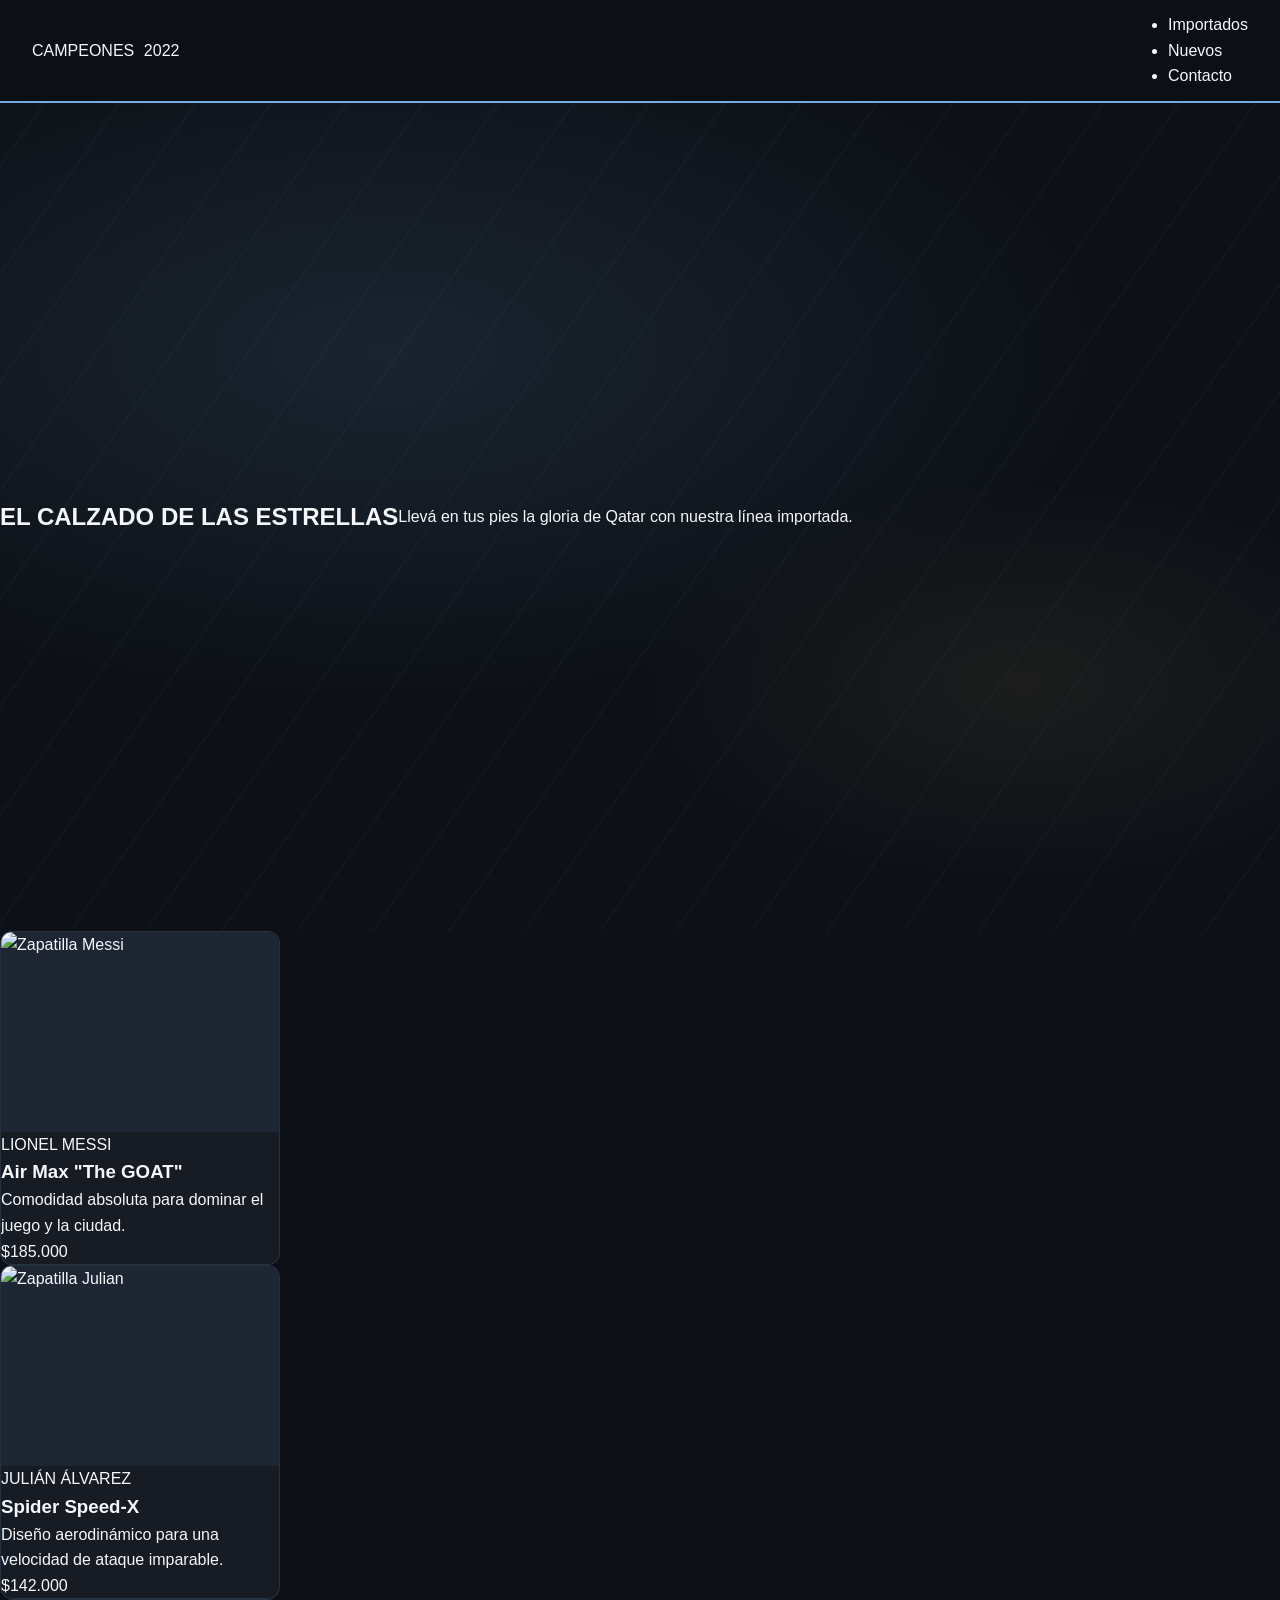
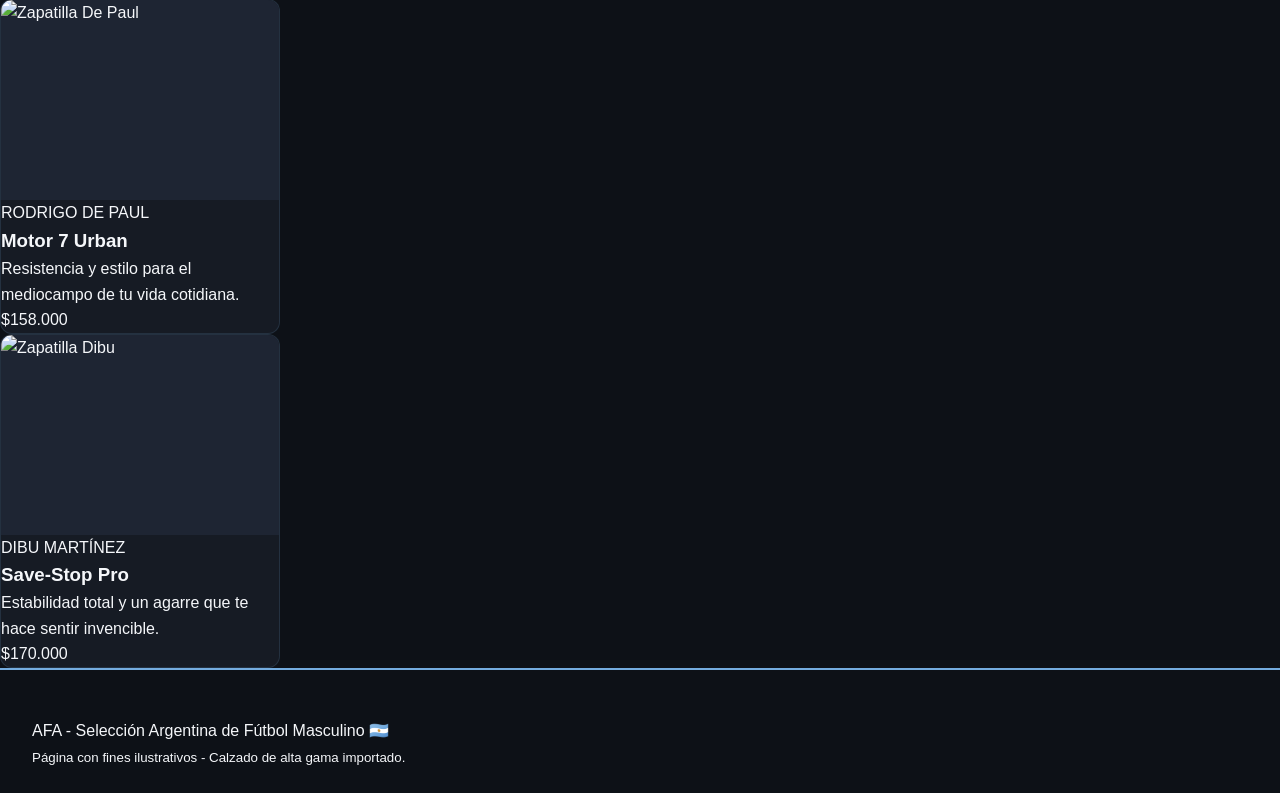
==== index.html @ e9f41167 "Cambio de ruta" ====
<!DOCTYPE html>
<html lang="es">
<head>
    <meta charset="UTF-8">
    <meta name="viewport" content="width=device-width, initial-scale=1.0">
    <title>La Scaloneta | Sneakers Importadas</title>
    <link rel="stylesheet" href="css/styles.css">
</head>
<body>

    <header>
        <div class="logo">CAMPEONES<span>2022</span></div>
        <nav>
            <ul>
                <li>Importados</li>
                <li>Nuevos</li>
                <li>Contacto</li>
            </ul>
        </nav>
    </header>

    <section class="hero">
        <h2>EL CALZADO DE LAS ESTRELLAS</h2>
        <p>Llevá en tus pies la gloria de Qatar con nuestra línea importada.</p>
    </section>

    <main class="productos-container">
        
        <article class="card">
            <div class="card-img">
                <img src="https://images.unsplash.com/photo-1542291026-7eec264c27ff?auto=format&fit=crop&q=80&w=400" alt="Zapatilla Messi">
            </div>
            <div class="card-info">
                <span class="tag-jugador">LIONEL MESSI</span>
                <h3>Air Max "The GOAT"</h3>
                <p>Comodidad absoluta para dominar el juego y la ciudad.</p>
                <p class="price">$185.000</p>
            </div>
        </article>

        <article class="card">
            <div class="card-img">
                <img src="https://images.unsplash.com/photo-1606107557195-0e29a4b5b4aa?auto=format&fit=crop&q=80&w=400" alt="Zapatilla Julian">
            </div>
            <div class="card-info">
                <span class="tag-jugador">JULIÁN ÁLVAREZ</span>
                <h3>Spider Speed-X</h3>
                <p>Diseño aerodinámico para una velocidad de ataque imparable.</p>
                <p class="price">$142.000</p>
            </div>
        </article>

        <article class="card">
            <div class="card-img">
                <img src="https://images.unsplash.com/photo-1549298916-b41d501d3772?auto=format&fit=crop&q=80&w=400" alt="Zapatilla De Paul">
            </div>
            <div class="card-info">
                <span class="tag-jugador">RODRIGO DE PAUL</span>
                <h3>Motor 7 Urban</h3>
                <p>Resistencia y estilo para el mediocampo de tu vida cotidiana.</p>
                <p class="price">$158.000</p>
            </div>
        </article>

        <article class="card">
            <div class="card-img">
                <img src="https://images.unsplash.com/photo-1605348532760-6753d2c43329?auto=format&fit=crop&q=80&w=400" alt="Zapatilla Dibu">
            </div>
            <div class="card-info">
                <span class="tag-jugador">DIBU MARTÍNEZ</span>
                <h3>Save-Stop Pro</h3>
                <p>Estabilidad total y un agarre que te hace sentir invencible.</p>
                <p class="price">$170.000</p>
            </div>
        </article>

    </main>

    <footer>
        <p>AFA - Selección Argentina de Fútbol Masculino 🇦🇷</p>
        <p><small>Página con fines ilustrativos - Calzado de alta gama importado.</small></p>
    </footer>

</body>
</html>
---- css/styles.css ----
/*============================================================
       CSS CUSTOM PROPERTIES / PALETA
    ============================================================ */
    :root {
      --celeste:    #74ACDF;
      --celeste-dk: #4a8ec4;
      --dorado:     #C5A059;
      --dorado-dk:  #a8854a;
      --blanco:     #F5F7FA;
      --gris-claro: #e0e4ea;
      --gris-medio: #9aa3b2;
      --oscuro:     #0d1117;
      --oscuro-2:   #161b24;
      --oscuro-3:   #1e2533;
      --sombra:     rgba(0, 0, 0, 0.45);
      --radius:     12px;
      --trans:      0.3s ease;
    }

    /* ============================================================
       RESET & BASE
    ============================================================ */
    *, *::before, *::after { box-sizing: border-box; margin: 0; padding: 0; }

    html { scroll-behavior: smooth; }

    body {
      font-family: 'Barlow', sans-serif;
      background-color: var(--oscuro);
      color: var(--blanco);
      line-height: 1.6;
      overflow-x: hidden;
    }

    a { text-decoration: none; color: inherit; }
    img { display: block; max-width: 100%; }

    /* ============================================================
       HEADER
    ============================================================ */
    header {
      position: sticky;
      top: 0;
      z-index: 100;
      background: rgba(13, 17, 23, 0.92);
      backdrop-filter: blur(12px);
      border-bottom: 2px solid var(--celeste);
      display: flex;
      align-items: center;
      justify-content: space-between;
      padding: 0.75rem 2rem;
      gap: 1rem;
    }

    /* Logo */
    .logo {
      display: flex;
      align-items: center;
      gap: 0.6rem;
      flex-shrink: 0;
    }
    .logo-icon {
      width: 44px;
      height: 44px;
      background: linear-gradient(135deg, var(--celeste), var(--dorado));
      border-radius: 50%;
      display: flex;
      align-items: center;
      justify-content: center;
      font-size: 1.4rem;
      box-shadow: 0 0 16px rgba(116,172,223,0.4);
    }
    .logo-text {
      display: flex;
      flex-direction: column;
      line-height: 1.1;
    }
    .logo-text span:first-child {
      font-family: 'Bebas Neue', sans-serif;
      font-size: 1.6rem;
      color: var(--celeste);
      letter-spacing: 2px;
    }
    .logo-text span:last-child {
      font-size: 0.65rem;
      font-weight: 300;
      color: var(--dorado);
      letter-spacing: 3px;
      text-transform: uppercase;
    }

    /* Nav desktop */
    nav {
      display: flex;
      align-items: center;
      gap: 0.25rem;
    }
    nav a {
      font-weight: 600;
      font-size: 0.85rem;
      letter-spacing: 1.5px;
      text-transform: uppercase;
      padding: 0.5rem 0.9rem;
      border-radius: 6px;
      color: var(--gris-claro);
      transition: background var(--trans), color var(--trans);
    }
    nav a:hover {
      background: var(--celeste);
      color: var(--oscuro);
    }

    /* Hamburguesa */
    .hamburger {
      display: none;
      flex-direction: column;
      justify-content: center;
      gap: 5px;
      cursor: pointer;
      width: 40px;
      height: 40px;
      padding: 4px;
      border-radius: 6px;
      transition: background var(--trans);
    }
    .hamburger:hover { background: var(--oscuro-3); }
    .hamburger span {
      display: block;
      height: 2px;
      background: var(--celeste);
      border-radius: 2px;
      transition: transform var(--trans), opacity var(--trans);
      transform-origin: center;
    }
    /* Estado abierto del hamburger */
    .hamburger.open span:nth-child(1) { transform: translateY(7px) rotate(45deg); }
    .hamburger.open span:nth-child(2) { opacity: 0; transform: scaleX(0); }
    .hamburger.open span:nth-child(3) { transform: translateY(-7px) rotate(-45deg); }

    /* Menú móvil desplegable */
    .mobile-menu {
      display: none;
      flex-direction: column;
      position: absolute;
      top: 100%;
      left: 0;
      right: 0;
      background: rgba(13, 17, 23, 0.98);
      border-bottom: 2px solid var(--celeste);
      padding: 1rem 2rem;
      gap: 0.25rem;
      animation: slideDown 0.25s ease;
    }
    .mobile-menu.open { display: flex; }
    .mobile-menu a {
      font-weight: 600;
      font-size: 1rem;
      letter-spacing: 1.5px;
      text-transform: uppercase;
      padding: 0.75rem 1rem;
      border-radius: 8px;
      color: var(--gris-claro);
      transition: background var(--trans), color var(--trans);
    }
    .mobile-menu a:hover {
      background: var(--celeste);
      color: var(--oscuro);
    }

    @keyframes slideDown {
      from { opacity: 0; transform: translateY(-10px); }
      to   { opacity: 1; transform: translateY(0); }
    }

    /* ============================================================
       HERO — LAYOUT DOS COLUMNAS (TEXTO IZQ / IMAGEN DER)
    ============================================================ */
    .hero {
      min-height: 92vh;
      display: flex;
      align-items: center;
      position: relative;
      overflow: hidden;
      background:
        radial-gradient(ellipse 80% 60% at 30% 30%, rgba(116,172,223,0.12) 0%, transparent 70%),
        radial-gradient(ellipse 50% 40% at 80% 70%, rgba(197,160,89,0.08) 0%, transparent 60%),
        var(--oscuro);
    }

    /* Estrellas decorativas — alineadas con el contenido de texto */
    .hero-content .hero-stars {
      display: block;
      font-size: 1.6rem;
      color: var(--dorado);
      letter-spacing: 1.2rem;
      opacity: 0.7;
      margin-bottom: 1.5rem;
      animation: pulseStars 3s ease-in-out infinite;
    }
    @keyframes pulseStars {
      0%, 100% { opacity: 0.7; }
      50%       { opacity: 1; }
    }

    /* Banda diagonal decorativa */
    .hero::after {
      content: '';
      position: absolute;
      inset: 0;
      background: repeating-linear-gradient(
        -55deg,
        transparent,
        transparent 60px,
        rgba(116,172,223,0.03) 60px,
        rgba(116,172,223,0.03) 62px
      );
      pointer-events: none;
    }

    /* Contenedor principal: dos columnas */
    .hero-container {
      display: flex;
      align-items: center;
      justify-content: space-between;
      width: 100%;
      max-width: 1400px;
      margin: 0 auto;
      padding: 5rem 2rem 2rem 2rem;
      gap: 3rem;
      position: relative;
      z-index: 1;
    }

    /* COLUMNA IZQUIERDA — Texto (todo alineado a la izquierda) */
    .hero-content {
      flex: 1;
      max-width: 55%;
      text-align: left;
      display: flex;
      flex-direction: column;
      align-items: flex-start;
    }

    .hero-tag {
      display: inline-block;
      background: var(--dorado);
      color: var(--oscuro);
      font-size: 0.7rem;
      font-weight: 700;
      letter-spacing: 3px;
      text-transform: uppercase;
      padding: 0.35rem 1rem;
      border-radius: 100px;
      margin-bottom: 1.5rem;
    }

    .hero-content h1 {
      font-family: 'Bebas Neue', sans-serif;
      font-size: clamp(3rem, 7vw, 6.5rem);
      line-height: 0.9;
      letter-spacing: 4px;
      margin-bottom: 0.5rem;
      text-align: left;
    }
    .hero-content h1 .line-celeste { color: var(--celeste); display: block; }
    .hero-content h1 .line-dorado  { color: var(--dorado);  display: block; }
    .hero-content h1 .line-blanco  { color: var(--blanco);  display: block; }

    .hero-sub {
      max-width: 100%;
      font-size: clamp(1rem, 2vw, 1.15rem);
      font-weight: 300;
      color: var(--gris-medio);
      margin: 1.5rem 0 2.5rem 0;
      line-height: 1.7;
      text-align: left;
    }
    .hero-sub strong { color: var(--celeste); font-weight: 600; }

    .hero-cta {
      display: flex;
      gap: 1rem;
      justify-content: flex-start;
      flex-wrap: wrap;
    }

    /* COLUMNA DERECHA — Imagen */
    .hero-image {
      flex: 1;
      max-width: 45%;
      display: flex;
      align-items: center;
      justify-content: center;
    }

    .hero-image img {
      width: 100%;
      height: auto;
      max-height: 75vh;
      object-fit: cover;
      border-radius: var(--radius);
      box-shadow: 0 20px 60px rgba(0,0,0,0.4);
      transition: transform var(--trans);
    }
    .hero-image img:hover {
      transform: scale(1.02);
    }
    .btn-primary {
      display: inline-flex;
      align-items: center;
      gap: 0.5rem;
      background: var(--celeste);
      color: var(--oscuro);
      font-weight: 700;
      font-size: 0.9rem;
      letter-spacing: 1.5px;
      text-transform: uppercase;
      padding: 0.85rem 2rem;
      border-radius: 100px;
      border: none;
      cursor: pointer;
      transition: background var(--trans), transform var(--trans), box-shadow var(--trans);
      box-shadow: 0 0 0 0 rgba(116,172,223,0.4);
    }
    .btn-primary:hover {
      background: var(--celeste-dk);
      transform: translateY(-3px);
      box-shadow: 0 8px 28px rgba(116,172,223,0.4);
    }
    .btn-outline {
      display: inline-flex;
      align-items: center;
      gap: 0.5rem;
      background: transparent;
      color: var(--dorado);
      font-weight: 700;
      font-size: 0.9rem;
      letter-spacing: 1.5px;
      text-transform: uppercase;
      padding: 0.85rem 2rem;
      border-radius: 100px;
      border: 2px solid var(--dorado);
      cursor: pointer;
      transition: background var(--trans), color var(--trans), transform var(--trans), box-shadow var(--trans);
    }
    .btn-outline:hover {
      background: var(--dorado);
      color: var(--oscuro);
      transform: translateY(-3px);
      box-shadow: 0 8px 24px rgba(197,160,89,0.35);
    }

    /* Scroll indicator — parte del flujo normal, no absolute */
    .scroll-hint {
      display: flex;
      flex-direction: column;
      align-items: flex-start;
      gap: 0.4rem;
      color: var(--gris-medio);
      font-size: 0.7rem;
      letter-spacing: 2px;
      text-transform: uppercase;
      margin-top: 2.5rem;
      animation: bounce 2s ease-in-out infinite;
    }
    @keyframes bounce {
      0%, 100% { transform: translateY(0); }
      50%       { transform: translateY(8px); }
    }
    .scroll-hint i { font-size: 1.1rem; color: var(--celeste); }

    /* ============================================================
       SECCIÓN: STATS / BANDA
    ============================================================ */
    .stats-band {
      background: linear-gradient(90deg, var(--celeste-dk), var(--celeste), var(--dorado), var(--celeste), var(--celeste-dk));
      background-size: 300% 100%;
      animation: gradientShift 8s ease infinite;
      padding: 1rem 2rem;
      display: flex;
      align-items: center;
      justify-content: center;
      gap: 2rem;
      flex-wrap: wrap;
    }
    @keyframes gradientShift {
      0%   { background-position: 0% 50%; }
      50%  { background-position: 100% 50%; }
      100% { background-position: 0% 50%; }
    }
    .stat-item {
      display: flex;
      align-items: center;
      gap: 0.6rem;
      color: var(--oscuro);
    }
    .stat-item i { font-size: 1.1rem; }
    .stat-item strong {
      font-family: 'Bebas Neue', sans-serif;
      font-size: 1.4rem;
      letter-spacing: 1px;
    }
    .stat-item span {
      font-size: 0.75rem;
      font-weight: 600;
      text-transform: uppercase;
      letter-spacing: 1px;
    }

    /* ============================================================
       SECCIÓN: COLECCIÓN / PRODUCTOS
    ============================================================ */
    .productos {
      padding: 5rem 2rem;
      max-width: 1200px;
      margin: 0 auto;
    }

    .section-header {
      text-align: center;
      margin-bottom: 3.5rem;
    }
    .section-tag {
      display: inline-block;
      border: 1px solid var(--celeste);
      color: var(--celeste);
      font-size: 0.7rem;
      font-weight: 700;
      letter-spacing: 3px;
      text-transform: uppercase;
      padding: 0.3rem 1rem;
      border-radius: 100px;
      margin-bottom: 1rem;
    }
    .section-header h2 {
      font-family: 'Bebas Neue', sans-serif;
      font-size: clamp(2.5rem, 6vw, 4.5rem);
      letter-spacing: 3px;
      line-height: 1;
      color: var(--blanco);
    }
    .section-header h2 em {
      font-style: normal;
      color: var(--dorado);
    }
    .section-header p {
      color: var(--gris-medio);
      font-size: 1rem;
      margin-top: 0.75rem;
      font-weight: 300;
    }

    /* Grilla de productos */
    .productos-grid {
      display: flex;
      flex-wrap: wrap;
      gap: 1.75rem;
      justify-content: center;
    }

    /* ---- Tarjeta de producto ---- */
    .card {
      background: var(--oscuro-2);
      border: 1px solid rgba(116,172,223,0.15);
      border-radius: var(--radius);
      overflow: hidden;
      display: flex;
      flex-direction: column;
      width: 100%;
      max-width: 280px;
      flex: 1 1 240px;
      transition: transform var(--trans), box-shadow var(--trans), border-color var(--trans);
      position: relative;
    }
    .card:hover {
      transform: translateY(-10px);
      box-shadow: 0 20px 50px rgba(0,0,0,0.5), 0 0 0 1px var(--celeste);
      border-color: var(--celeste);
    }

    /* Badge del jugador */
    .card-badge {
      position: absolute;
      top: 0.85rem;
      left: 0.85rem;
      background: var(--dorado);
      color: var(--oscuro);
      font-size: 0.62rem;
      font-weight: 700;
      letter-spacing: 2px;
      text-transform: uppercase;
      padding: 0.25rem 0.65rem;
      border-radius: 100px;
      z-index: 2;
    }

    /* Imagen */
    .card-img {
      position: relative;
      overflow: hidden;
      height: 200px;
      background: var(--oscuro-3);
    }
    .card-img img {
      width: 100%;
      height: 100%;
      object-fit: cover;
      transition: transform 0.5s ease;
    }
    .card:hover .card-img img { transform: scale(1.08); }

    /* Overlay de número de camiseta */
    .card-number {
      position: absolute;
      bottom: -0.5rem;
      right: 0.75rem;
      font-family: 'Bebas Neue', sans-serif;
      font-size: 5rem;
      color: rgba(116,172,223,0.12);
      line-height: 1;
      user-select: none;
    }

    /* Contenido */
    .card-body {
      padding: 1.25rem;
      display: flex;
      flex-direction: column;
      gap: 0.5rem;
      flex: 1;
    }
    .card-jugador {
      font-size: 0.65rem;
      font-weight: 700;
      letter-spacing: 3px;
      text-transform: uppercase;
      color: var(--celeste);
    }
    .card-modelo {
      font-family: 'Bebas Neue', sans-serif;
      font-size: 1.55rem;
      letter-spacing: 2px;
      color: var(--blanco);
      line-height: 1.1;
    }
    .card-desc {
      font-size: 0.82rem;
      color: var(--gris-medio);
      font-weight: 300;
      line-height: 1.55;
    }
    .card-footer {
      padding: 1rem 1.25rem;
      border-top: 1px solid rgba(255,255,255,0.06);
      display: flex;
      align-items: center;
      justify-content: space-between;
      gap: 0.5rem;
    }
    .card-precio {
      display: flex;
      flex-direction: column;
      line-height: 1.1;
    }
    .card-precio .usd {
      font-family: 'Bebas Neue', sans-serif;
      font-size: 1.5rem;
      color: var(--dorado);
      letter-spacing: 1px;
    }
    .card-precio .ars {
      font-size: 0.72rem;
      color: var(--gris-medio);
      font-weight: 300;
    }
    .btn-card {
      display: inline-flex;
      align-items: center;
      gap: 0.4rem;
      background: transparent;
      border: 1.5px solid var(--celeste);
      color: var(--celeste);
      font-size: 0.75rem;
      font-weight: 700;
      letter-spacing: 1.5px;
      text-transform: uppercase;
      padding: 0.55rem 1rem;
      border-radius: 100px;
      cursor: pointer;
      transition: background var(--trans), color var(--trans), transform var(--trans), box-shadow var(--trans);
      white-space: nowrap;
    }
    .btn-card:hover {
      background: var(--celeste);
      color: var(--oscuro);
      transform: scale(1.05);
      box-shadow: 0 4px 16px rgba(116,172,223,0.35);
    }

    /* ============================================================
       SECCIÓN: QUIÉNES SOMOS (faja)
    ============================================================ */
    .nosotros {
      padding: 5rem 2rem;
      background: var(--oscuro-2);
      border-top: 1px solid rgba(116,172,223,0.1);
      border-bottom: 1px solid rgba(116,172,223,0.1);
    }
    .nosotros-inner {
      max-width: 1100px;
      margin: 0 auto;
      display: flex;
      align-items: center;
      gap: 3rem;
      flex-wrap: wrap;
    }
    .nosotros-text { flex: 1 1 340px; }
    .nosotros-text h2 {
      font-family: 'Bebas Neue', sans-serif;
      font-size: clamp(2rem, 5vw, 3.5rem);
      letter-spacing: 2px;
      color: var(--blanco);
      margin-bottom: 1rem;
    }
    .nosotros-text h2 em { font-style: normal; color: var(--celeste); }
    .nosotros-text p {
      color: var(--gris-medio);
      font-weight: 300;
      line-height: 1.8;
      margin-bottom: 0.75rem;
      font-size: 0.95rem;
    }
    .nosotros-text p strong { color: var(--blanco); font-weight: 600; }

    .nosotros-features {
      flex: 1 1 280px;
      display: flex;
      flex-direction: column;
      gap: 1rem;
    }
    .feature-item {
      display: flex;
      align-items: flex-start;
      gap: 1rem;
      background: var(--oscuro-3);
      padding: 1rem 1.25rem;
      border-radius: var(--radius);
      border-left: 3px solid var(--celeste);
      transition: transform var(--trans), box-shadow var(--trans);
    }
    .feature-item:hover {
      transform: translateX(6px);
      box-shadow: 0 4px 16px rgba(0,0,0,0.3);
    }
    .feature-item i {
      font-size: 1.3rem;
      color: var(--dorado);
      margin-top: 2px;
      flex-shrink: 0;
    }
    .feature-item h4 {
      font-size: 0.9rem;
      font-weight: 700;
      color: var(--blanco);
      margin-bottom: 0.2rem;
    }
    .feature-item p {
      font-size: 0.78rem;
      color: var(--gris-medio);
      font-weight: 300;
      line-height: 1.5;
    }

    /* ============================================================
       FOOTER
    ============================================================ */
    footer {
      background: var(--oscuro);
      border-top: 2px solid var(--celeste);
      padding: 3rem 2rem 1.5rem;
    }

    .footer-inner {
      max-width: 1100px;
      margin: 0 auto;
      display: flex;
      flex-wrap: wrap;
      gap: 2.5rem;
      justify-content: space-between;
      margin-bottom: 2.5rem;
    }

    .footer-brand { flex: 1 1 200px; }
    .footer-brand .logo-icon { margin-bottom: 0.75rem; }
    .footer-brand .logo-text span:first-child { font-size: 1.8rem; }
    .footer-brand p {
      color: var(--gris-medio);
      font-size: 0.83rem;
      font-weight: 300;
      line-height: 1.7;
      margin-top: 0.75rem;
      max-width: 220px;
    }

    .footer-col { flex: 1 1 140px; }
    .footer-col h4 {
      font-size: 0.72rem;
      font-weight: 700;
      letter-spacing: 3px;
      text-transform: uppercase;
      color: var(--celeste);
      margin-bottom: 1rem;
    }
    .footer-col ul {
      list-style: none;
      display: flex;
      flex-direction: column;
      gap: 0.6rem;
    }
    .footer-col ul li a {
      font-size: 0.85rem;
      color: var(--gris-medio);
      font-weight: 300;
      transition: color var(--trans), padding-left var(--trans);
    }
    .footer-col ul li a:hover {
      color: var(--blanco);
      padding-left: 4px;
    }

    /* Redes sociales */
    .footer-social { flex: 1 1 140px; }
    .footer-social h4 {
      font-size: 0.72rem;
      font-weight: 700;
      letter-spacing: 3px;
      text-transform: uppercase;
      color: var(--celeste);
      margin-bottom: 1rem;
    }
    .social-links {
      display: flex;
      gap: 0.75rem;
      flex-wrap: wrap;
    }
    .social-link {
      display: flex;
      align-items: center;
      justify-content: center;
      width: 42px;
      height: 42px;
      border-radius: 10px;
      background: var(--oscuro-3);
      color: var(--gris-claro);
      font-size: 1.05rem;
      border: 1px solid rgba(255,255,255,0.08);
      transition: background var(--trans), color var(--trans), transform var(--trans), box-shadow var(--trans), border-color var(--trans);
    }
    .social-link:hover {
      transform: translateY(-4px);
      box-shadow: 0 8px 20px rgba(0,0,0,0.4);
    }
    .social-link.instagram:hover { background: linear-gradient(135deg,#f09433,#e6683c,#dc2743,#cc2366,#bc1888); color: #fff; border-color: transparent; }
    .social-link.twitter:hover   { background: #000; color: #fff; border-color: #fff; }
    .social-link.facebook:hover  { background: #1877F2; color: #fff; border-color: transparent; }
    .social-link.youtube:hover   { background: #FF0000; color: #fff; border-color: transparent; }
    .social-link.tiktok:hover    { background: #010101; color: #69C9D0; border-color: #69C9D0; }

    /* Línea inferior del footer */
    .footer-bottom {
      max-width: 1100px;
      margin: 0 auto;
      padding-top: 1.5rem;
      border-top: 1px solid rgba(255,255,255,0.06);
      display: flex;
      flex-wrap: wrap;
      align-items: center;
      justify-content: space-between;
      gap: 0.75rem;
    }
    .footer-bottom p {
      font-size: 0.78rem;
      color: var(--gris-medio);
      font-weight: 300;
    }
    .footer-bottom p span { color: var(--dorado); }
    .footer-bottom .payment-icons {
      display: flex;
      gap: 0.5rem;
      align-items: center;
    }
    .payment-icons i {
      font-size: 1.6rem;
      color: var(--gris-medio);
      transition: color var(--trans);
    }
    .payment-icons i:hover { color: var(--blanco); }

    /* ============================================================
       RESPONSIVE — MOBILE
    ============================================================ */
    @media (max-width: 767px) {
      header { padding: 0.75rem 1.25rem; }

      nav { display: none; }

      .hamburger { display: flex; }

      .hero { min-height: auto; padding: 5rem 1.25rem 4rem; }
      .hero-container {
        flex-direction: column;
        padding-top: 4rem;
        gap: 2rem;
      }
      .hero-content {
        max-width: 100%;
        order: 2;
        align-items: center;
        text-align: center;
      }
      .hero-content h1 {
        text-align: center;
        font-size: clamp(2.5rem, 10vw, 4rem);
      }
      .hero-sub {
        text-align: center;
      }
      .hero-cta {
        justify-content: center;
      }
      .hero-image {
        max-width: 100%;
        order: 1;
      }
      .hero-image img {
        max-height: 45vh;
      }
      .hero::before {
        left: 50%;
        transform: translateX(-50%);
      }
      .scroll-hint {
        align-items: center;
        margin-top: 2rem;
      }

      .stats-band { gap: 1rem; padding: 0.85rem 1rem; }
      .stat-item span { display: none; }

      .productos { padding: 3.5rem 1.25rem; }
      .productos-grid { gap: 1.25rem; }
      .card { max-width: 100%; }

      .nosotros { padding: 3.5rem 1.25rem; }
      .nosotros-inner { gap: 2rem; }

      footer { padding: 2.5rem 1.25rem 1.25rem; }
      .footer-inner { gap: 1.75rem; }
      .footer-bottom { flex-direction: column; align-items: flex-start; }
    }

    @media (min-width: 768px) and (max-width: 1023px) {
      .card { max-width: 300px; }
    }
/* ============================================================
   NEWSLETTER / FORMULARIO DE SUSCRIPCIÓN
   ============================================================ */

.newsletter {
  padding: 4rem 2rem;
  background: linear-gradient(135deg, var(--oscuro-2) 0%, var(--oscuro-3) 100%);
  border-top: 1px solid rgba(116,172,223,0.2);
  border-bottom: 1px solid rgba(116,172,223,0.2);
}

.newsletter-container {
  max-width: 700px;
  margin: 0 auto;
  text-align: center;
}

.newsletter-icon {
  font-size: 2.5rem;
  color: var(--dorado);
  margin-bottom: 1rem;
}

.newsletter-content h3 {
  font-family: 'Bebas Neue', sans-serif;
  font-size: 1.8rem;
  letter-spacing: 2px;
  color: var(--blanco);
  margin-bottom: 0.5rem;
}

.newsletter-content p {
  color: var(--gris-medio);
  font-weight: 300;
  margin-bottom: 1.5rem;
  font-size: 0.95rem;
}

.newsletter-form {
  display: flex;
  flex-wrap: wrap;
  gap: 0.75rem;
  justify-content: center;
  margin-bottom: 1rem;
}

.form-group {
  flex: 1 1 200px;
}

.form-group input {
  width: 100%;
  padding: 0.85rem 1rem;
  background: var(--oscuro);
  border: 1px solid rgba(116,172,223,0.3);
  border-radius: 100px;
  font-family: 'Barlow', sans-serif;
  font-size: 0.9rem;
  color: var(--blanco);
  transition: border-color var(--trans), box-shadow var(--trans);
}

.form-group input:focus {
  outline: none;
  border-color: var(--celeste);
  box-shadow: 0 0 0 2px rgba(116,172,223,0.2);
}

.form-group input::placeholder {
  color: var(--gris-medio);
  font-weight: 300;
}

.btn-newsletter {
  background: var(--dorado);
  color: var(--oscuro);
  padding: 0.85rem 1.8rem;
  white-space: nowrap;
}

.btn-newsletter:hover {
  background: var(--dorado-dk);
  box-shadow: 0 8px 24px rgba(197,160,89,0.3);
}

.newsletter-nota {
  font-size: 0.7rem;
  color: var(--gris-medio);
  margin-top: 1rem;
  opacity: 0.7;
}

@media (max-width: 640px) {
  .newsletter-form {
    flex-direction: column;
    align-items: stretch;
  }
  .btn-newsletter {
    justify-content: center;
  }
}
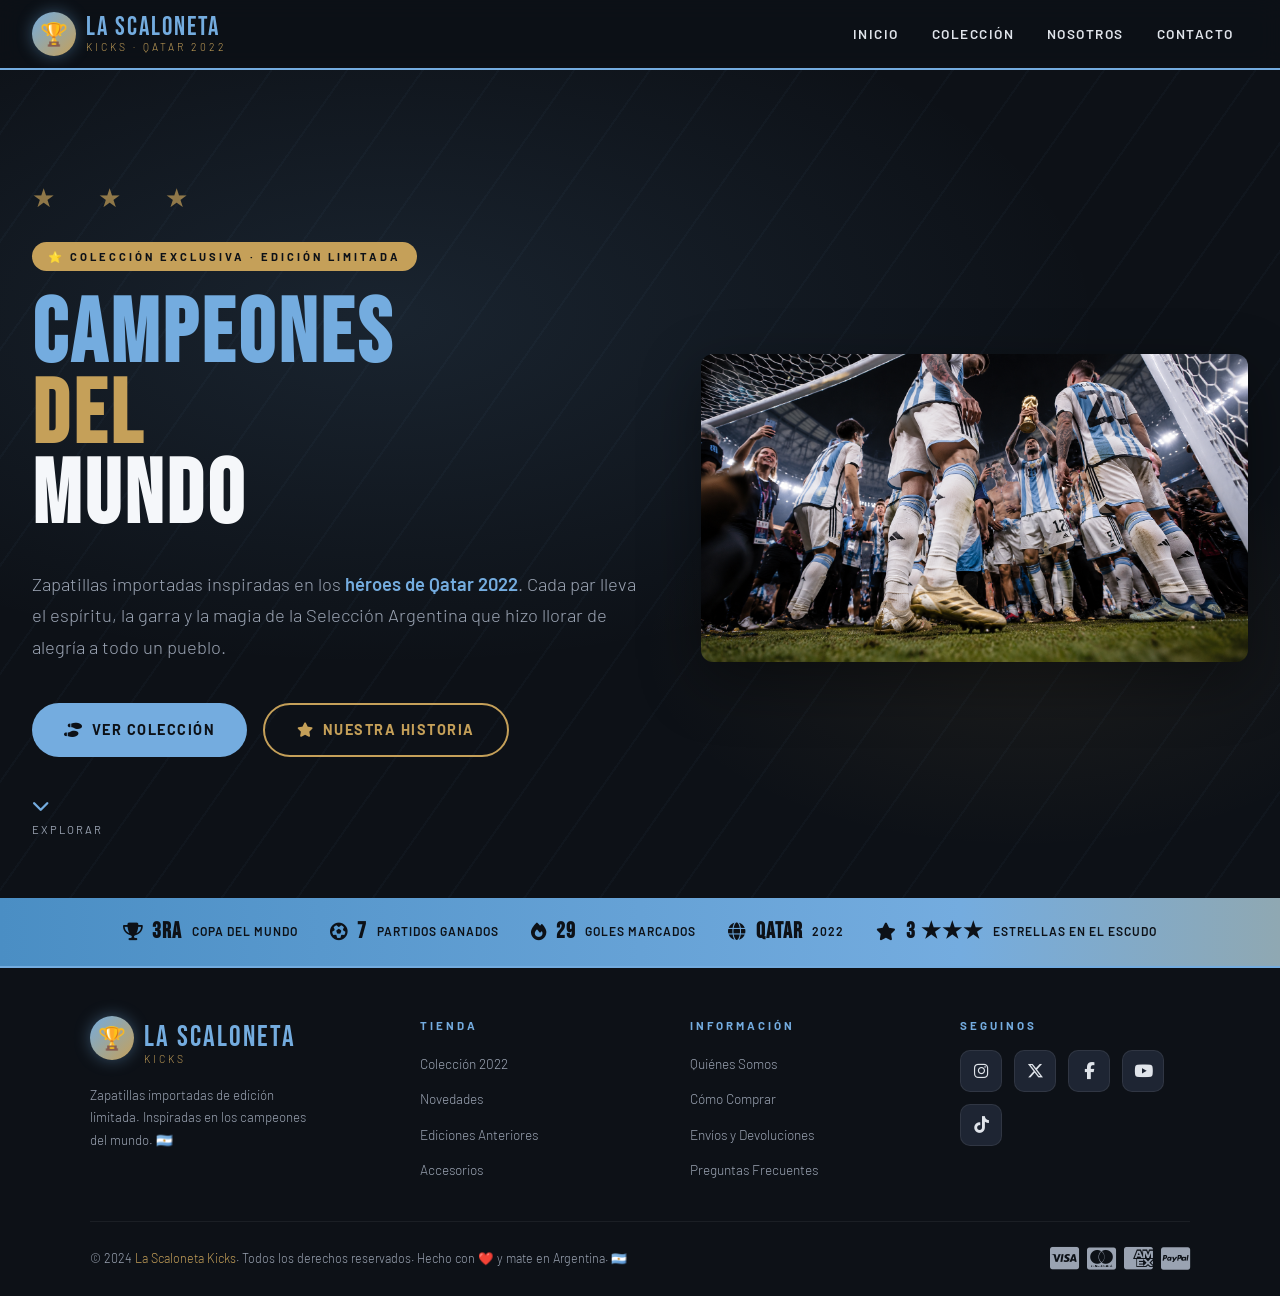
==== commit 48cd7405: "Borrado de versiones index" ====
--- a/index.html
+++ b/index.html
@@ -1,85 +1,104 @@
 <!DOCTYPE html>
 <html lang="es">
 <head>
-    <meta charset="UTF-8">
-    <meta name="viewport" content="width=device-width, initial-scale=1.0">
-    <title>La Scaloneta | Sneakers Importadas</title>
-    <link rel="stylesheet" href="css/styles.css">
+  <meta charset="UTF-8" />
+  <meta name="viewport" content="width=device-width, initial-scale=1.0" />
+  <meta name="theme-color" content="#74ACDF" />
+  <meta name="description" content="Zapatillas importadas inspiradas en los campeones del mundo. Colección exclusiva Qatar 2022." />
+  <title>La Scaloneta Kicks – Campeones 2022</title>
+  <link rel="stylesheet" href="css/styles.css" />
+  <link rel="stylesheet" href="https://cdnjs.cloudflare.com/ajax/libs/font-awesome/6.5.0/css/all.min.css" />
+  <link href="https://fonts.googleapis.com/css2?family=Bebas+Neue&family=Barlow:ital,wght@0,300;0,400;0,600;0,700;1,400&display=swap" rel="stylesheet" />
 </head>
 <body>
 
-    <header>
-        <div class="logo">CAMPEONES<span>2022</span></div>
-        <nav>
-            <ul>
-                <li>Importados</li>
-                <li>Nuevos</li>
-                <li>Contacto</li>
-            </ul>
-        </nav>
-    </header>
+<header>
+  <a href="indexV3.html" class="logo">
+    <div class="logo-icon">🏆</div>
+    <div class="logo-text">
+      <span>La Scaloneta</span>
+      <span>Kicks · Qatar 2022</span>
+    </div>
+  </a>
+  <nav id="desktop-nav">
+    <a href="indexV3.html" class="active">Inicio</a>
+    <a href="coleccion.html">Colección</a>
+    <a href="nosotros.html">Nosotros</a>
+    <a href="contacto.html">Contacto</a>
+  </nav>
+  <button class="hamburger" id="hamburger" aria-label="Abrir menú"><span></span><span></span><span></span></button>
+  <nav class="mobile-menu" id="mobile-menu">
+    <a href="indexV3.html">Inicio</a>
+    <a href="coleccion.html">Colección</a>
+    <a href="nosotros.html">Nosotros</a>
+    <a href="contacto.html">Contacto</a>
+  </nav>
+</header>
 
-    <section class="hero">
-        <h2>EL CALZADO DE LAS ESTRELLAS</h2>
-        <p>Llevá en tus pies la gloria de Qatar con nuestra línea importada.</p>
-    </section>
+<main>
+  <!-- HERO -->
+<section class="hero" id="inicio">
+    <div class="hero-container">
+      <div class="hero-content">
+        <span class="hero-stars">★ ★ ★</span>
+        <span class="hero-tag">⭐ Colección Exclusiva · Edición Limitada</span>
+        <h1>
+          <span class="line-celeste">Campeones</span>
+          <span class="line-dorado">del</span>
+          <span class="line-blanco">Mundo</span>
+        </h1>
+        <p class="hero-sub">
+          Zapatillas importadas inspiradas en los <strong>héroes de Qatar 2022</strong>. Cada par lleva el espíritu, la garra y la magia de la Selección Argentina que hizo llorar de alegría a todo un pueblo.
+        </p>
+        <div class="hero-cta">
+          <a href="coleccion.html" class="btn-primary"><i class="fa-solid fa-shoe-prints"></i> Ver colección</a>
+          <a href="#nosotros" class="btn-outline"><i class="fa-solid fa-star"></i> Nuestra historia</a>
+        </div>
+        <div class="scroll-hint"><i class="fa-solid fa-chevron-down"></i> Explorar</div>
+      </div>
+      <div class="hero-image">
+        <img src="img/9886d872-4f8e-4c9f-84b4-06a3b627396a.png" alt="Jugadores de Argentina celebrando el Mundial Qatar 2022 - Foco en zapatillas" />
+      </div>
+    </div>
+  </section>
 
-    <main class="productos-container">
-        
-        <article class="card">
-            <div class="card-img">
-                <img src="https://images.unsplash.com/photo-1542291026-7eec264c27ff?auto=format&fit=crop&q=80&w=400" alt="Zapatilla Messi">
-            </div>
-            <div class="card-info">
-                <span class="tag-jugador">LIONEL MESSI</span>
-                <h3>Air Max "The GOAT"</h3>
-                <p>Comodidad absoluta para dominar el juego y la ciudad.</p>
-                <p class="price">$185.000</p>
-            </div>
-        </article>
+  <!-- BANDA STATS -->
 
-        <article class="card">
-            <div class="card-img">
-                <img src="https://images.unsplash.com/photo-1606107557195-0e29a4b5b4aa?auto=format&fit=crop&q=80&w=400" alt="Zapatilla Julian">
-            </div>
-            <div class="card-info">
-                <span class="tag-jugador">JULIÁN ÁLVAREZ</span>
-                <h3>Spider Speed-X</h3>
-                <p>Diseño aerodinámico para una velocidad de ataque imparable.</p>
-                <p class="price">$142.000</p>
-            </div>
-        </article>
+  <!-- BANDA STATS -->
+<div class="stats-band">
+    <div class="stat-item"><i class="fa-solid fa-trophy"></i><strong>3ra</strong><span>Copa del Mundo</span></div>
+    <div class="stat-item"><i class="fa-solid fa-futbol"></i><strong>7</strong><span>Partidos Ganados</span></div>
+    <div class="stat-item"><i class="fa-solid fa-fire"></i><strong>29</strong><span>Goles Marcados</span></div>
+    <div class="stat-item"><i class="fa-solid fa-globe"></i><strong>QATAR</strong><span>2022</span></div>
+    <div class="stat-item"><i class="fa-solid fa-star"></i><strong>3 ★★★</strong><span>Estrellas en el Escudo</span></div>
+  </div>
 
-        <article class="card">
-            <div class="card-img">
-                <img src="https://images.unsplash.com/photo-1549298916-b41d501d3772?auto=format&fit=crop&q=80&w=400" alt="Zapatilla De Paul">
-            </div>
-            <div class="card-info">
-                <span class="tag-jugador">RODRIGO DE PAUL</span>
-                <h3>Motor 7 Urban</h3>
-                <p>Resistencia y estilo para el mediocampo de tu vida cotidiana.</p>
-                <p class="price">$158.000</p>
-            </div>
-        </article>
+  <!-- NOSOTROS -->
+</main>
 
-        <article class="card">
-            <div class="card-img">
-                <img src="https://images.unsplash.com/photo-1605348532760-6753d2c43329?auto=format&fit=crop&q=80&w=400" alt="Zapatilla Dibu">
-            </div>
-            <div class="card-info">
-                <span class="tag-jugador">DIBU MARTÍNEZ</span>
-                <h3>Save-Stop Pro</h3>
-                <p>Estabilidad total y un agarre que te hace sentir invencible.</p>
-                <p class="price">$170.000</p>
-            </div>
-        </article>
+<footer id="footer">
+  <div class="footer-inner">
+    <div class="footer-brand">
+      <div class="logo"><div class="logo-icon">🏆</div><div class="logo-text"><span>La Scaloneta</span><span>Kicks</span></div></div>
+      <p>Zapatillas importadas de edición limitada. Inspiradas en los campeones del mundo. 🇦🇷</p>
+    </div>
+    <div class="footer-col"><h4>Tienda</h4><ul><li><a href="coleccion.html">Colección 2022</a></li><li><a href="#">Novedades</a></li><li><a href="#">Ediciones Anteriores</a></li><li><a href="#">Accesorios</a></li></ul></div>
+    <div class="footer-col"><h4>Información</h4><ul><li><a href="nosotros.html">Quiénes Somos</a></li><li><a href="#">Cómo Comprar</a></li><li><a href="#">Envíos y Devoluciones</a></li><li><a href="#">Preguntas Frecuentes</a></li></ul></div>
+    <div class="footer-social"><h4>Seguinos</h4><div class="social-links"><a href="#" class="social-link instagram"><i class="fa-brands fa-instagram"></i></a><a href="#" class="social-link twitter"><i class="fa-brands fa-x-twitter"></i></a><a href="#" class="social-link facebook"><i class="fa-brands fa-facebook-f"></i></a><a href="#" class="social-link youtube"><i class="fa-brands fa-youtube"></i></a><a href="#" class="social-link tiktok"><i class="fa-brands fa-tiktok"></i></a></div></div>
+  </div>
+  <div class="footer-bottom"><p>&copy; 2024 <span>La Scaloneta Kicks</span>. Todos los derechos reservados. Hecho con ❤️ y mate en Argentina. 🇦🇷</p><div class="payment-icons"><i class="fa-brands fa-cc-visa"></i><i class="fa-brands fa-cc-mastercard"></i><i class="fa-brands fa-cc-amex"></i><i class="fa-brands fa-cc-paypal"></i></div></div>
+</footer>
 
-    </main>
-
-    <footer>
-        <p>AFA - Selección Argentina de Fútbol Masculino 🇦🇷</p>
-        <p><small>Página con fines ilustrativos - Calzado de alta gama importado.</small></p>
-    </footer>
-
+<script>
+  // Menú hamburguesa
+  const hamburger = document.getElementById('hamburger');
+  const mobileMenu = document.getElementById('mobile-menu');
+  function toggleMenu() { mobileMenu.classList.toggle('open'); hamburger.classList.toggle('open'); document.body.style.overflow = mobileMenu.classList.contains('open') ? 'hidden' : ''; }
+  function closeMenu() { mobileMenu.classList.remove('open'); hamburger.classList.remove('open'); document.body.style.overflow = ''; }
+  hamburger.addEventListener('click', toggleMenu);
+  mobileMenu.querySelectorAll('a').forEach(link => link.addEventListener('click', closeMenu));
+  document.addEventListener('click', (e) => { if (mobileMenu.classList.contains('open') && !mobileMenu.contains(e.target) && !hamburger.contains(e.target)) closeMenu(); });
+  window.addEventListener('resize', () => { if (window.innerWidth >= 768) closeMenu(); });
+</script>
 </body>
-</html>
+</html>
